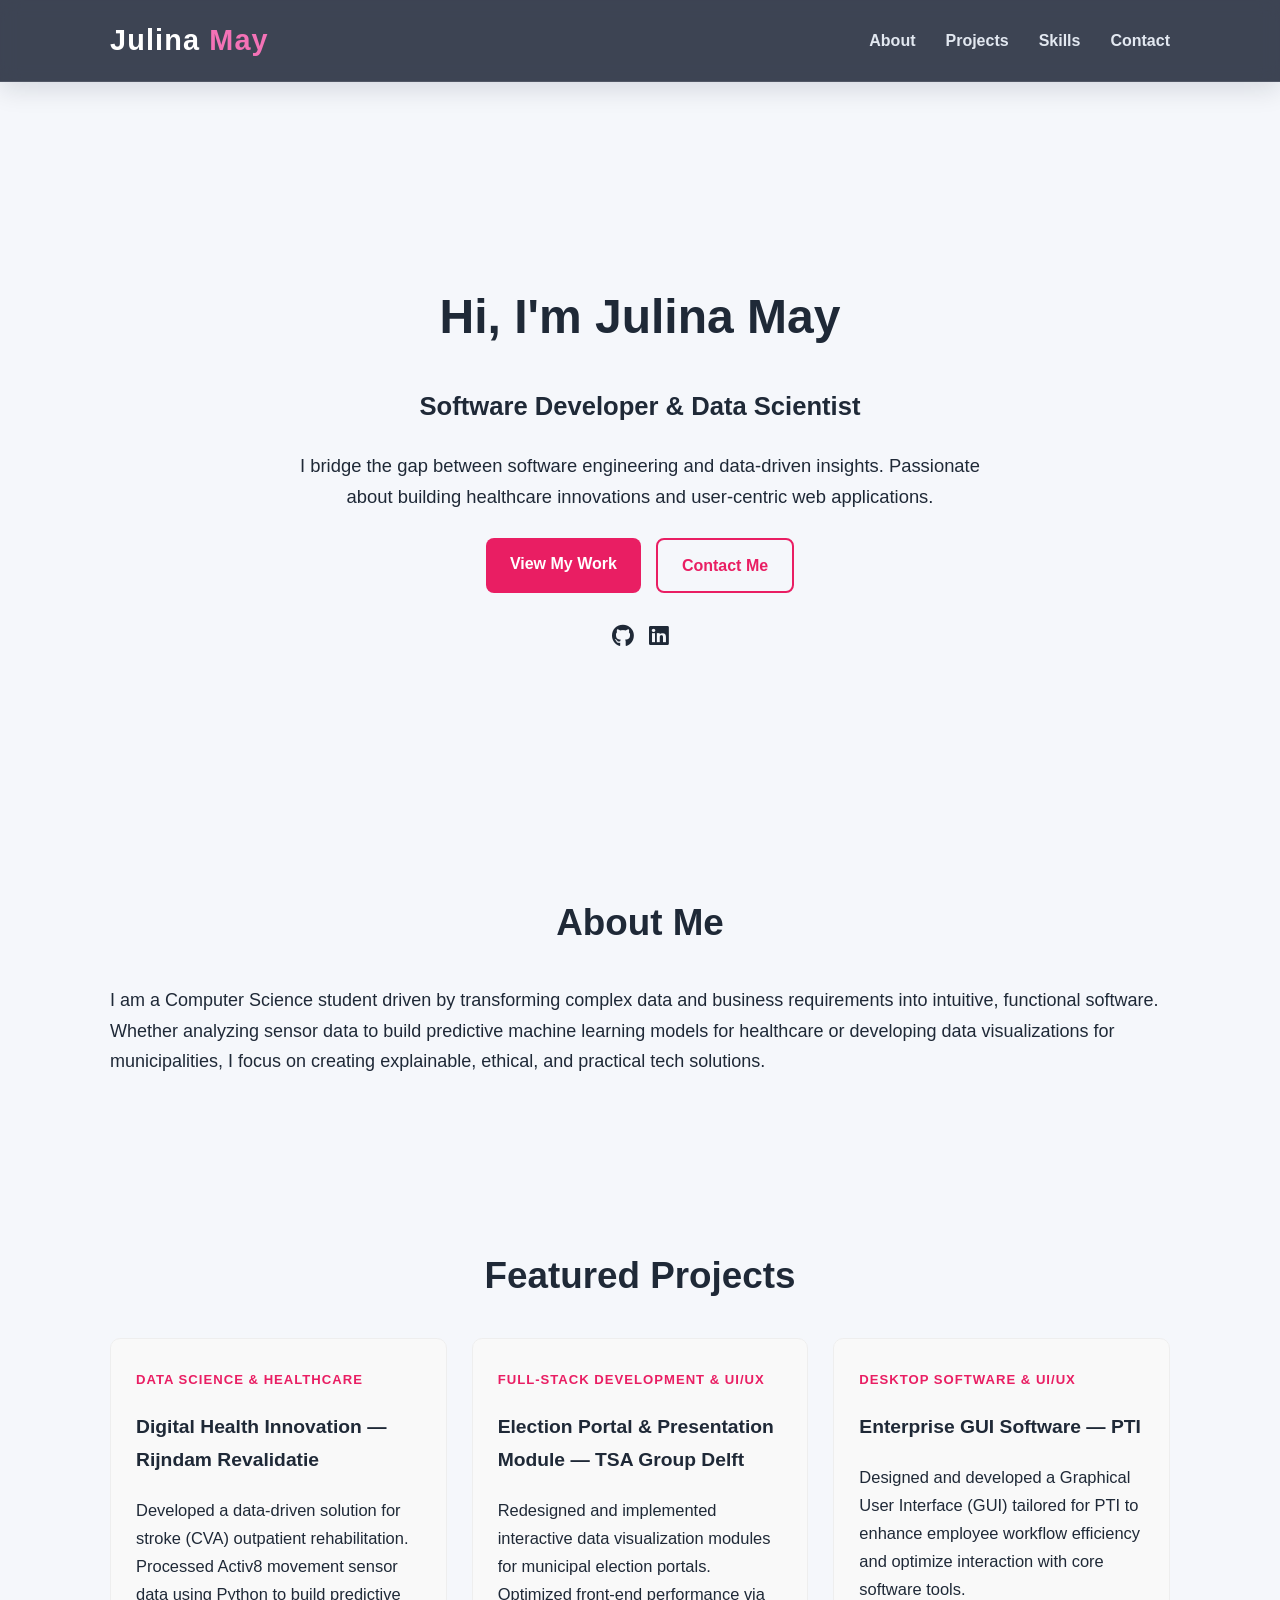
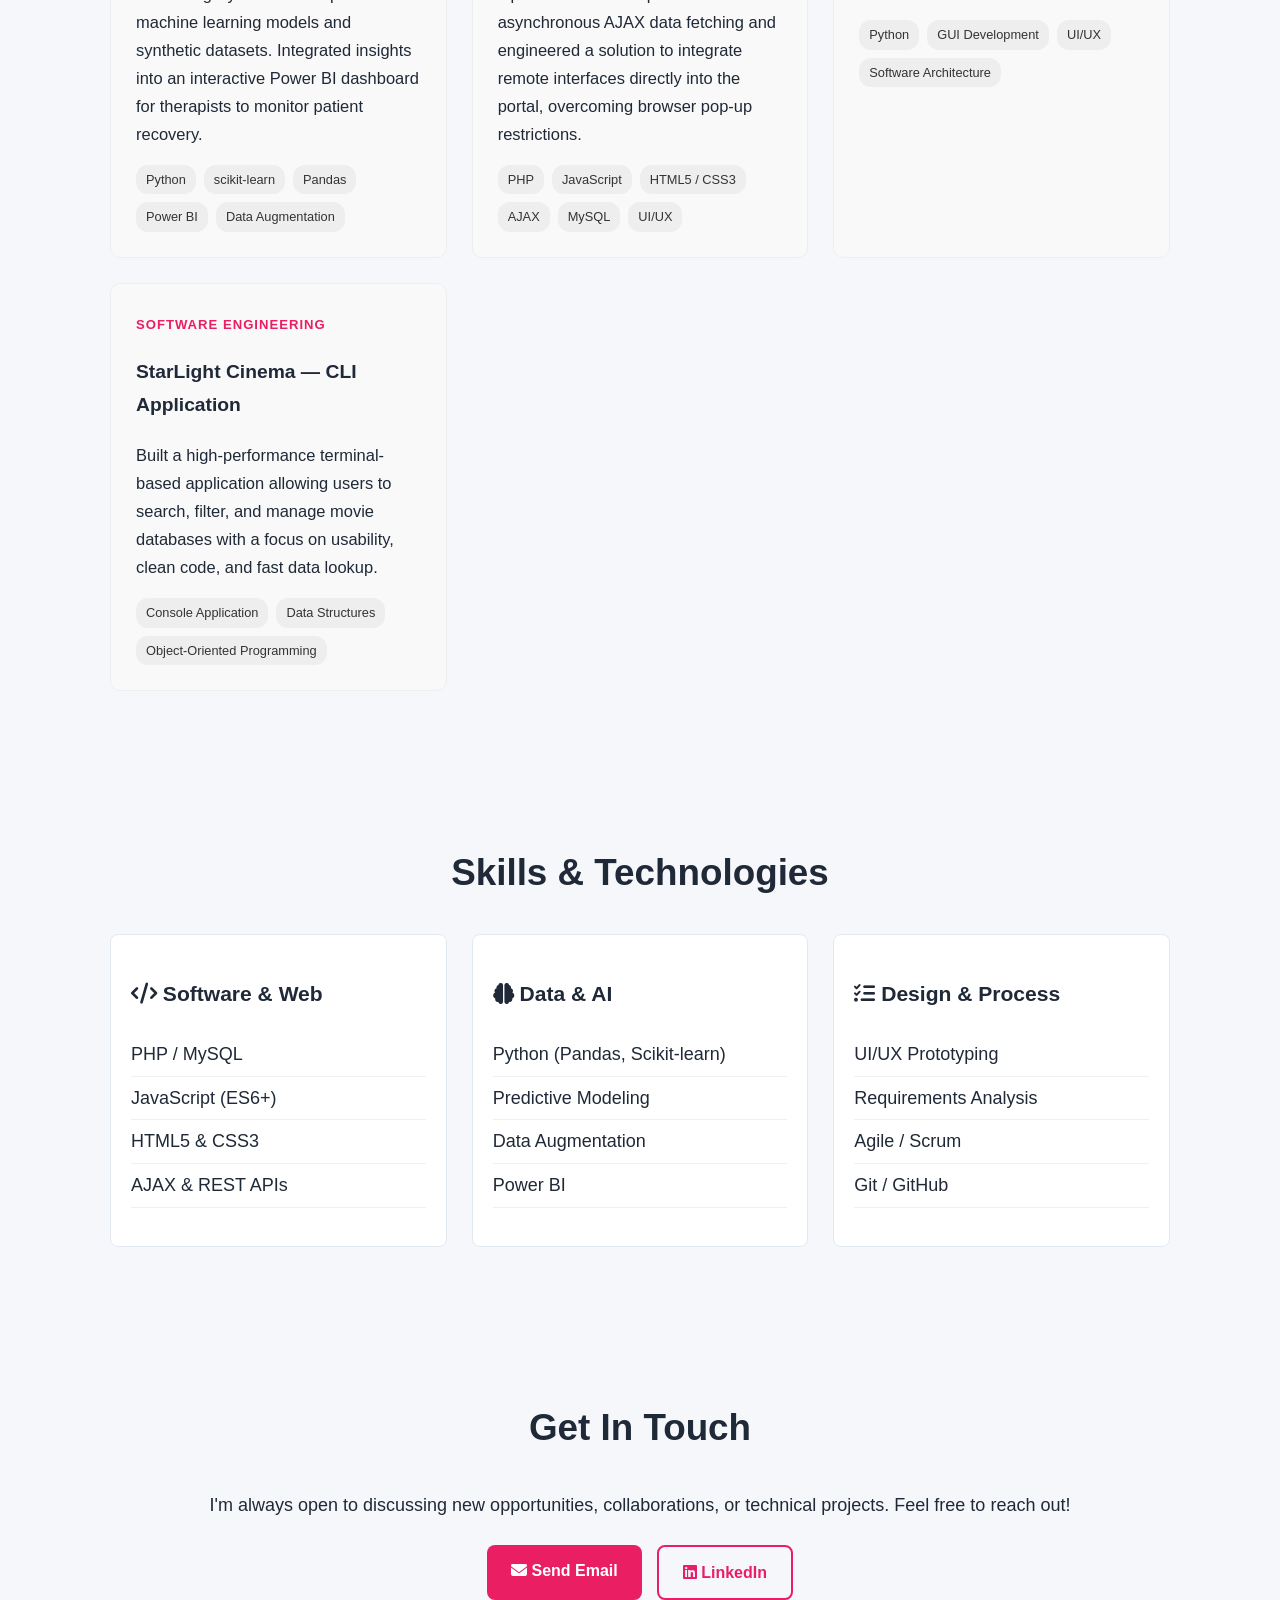
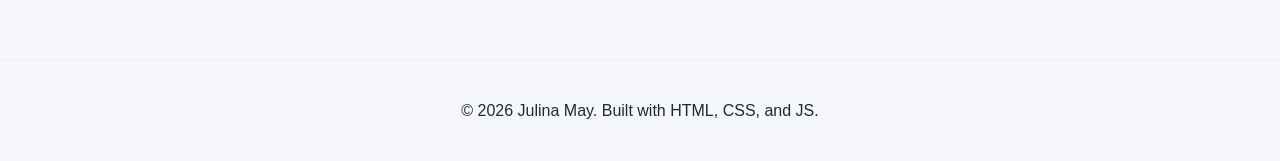
==== index.html @ 7950504d "New improved - one pager" ====
<!DOCTYPE html>
<html lang="en">
<head>
    <meta charset="UTF-8">
    <meta name="viewport" content="width=device-width, initial-scale=1.0">
    <title>Julina May | Software Developer & Data Scientist</title>
    <meta name="description" content="Portfolio of Julina May - Computer Science Student, Software Developer, and Data Scientist specializing in healthcare innovation and web applications.">
    
    <!-- CSS / Fonts / Icons -->
    <link rel="stylesheet" href="css/style.css">
    <link rel="stylesheet" href="https://cdnjs.cloudflare.com/ajax/libs/font-awesome/6.4.0/css/all.min.css">
    <link rel="stylesheet" href="https://unpkg.com/aos@next/dist/aos.css" />
</head>
<body>

    <!-- Navigation Bar -->
    <header>
        <nav class="navbar">
            <a href="#hero" class="logo">Julina<span> May</span></a>
            <ul class="nav-links">
                <li><a href="#about">About</a></li>
                <li><a href="#projects">Projects</a></li>
                <li><a href="#skills">Skills</a></li>
                <li><a href="#contact">Contact</a></li>
            </ul>
        </nav>
    </header>

    <!-- Hero Section -->
    <section id="hero" class="hero">
        <div class="hero-content" data-aos="fade-up">
            <h1>Hi, I'm <span class="highlight">Julina May</span></h1>
            <h2>Software Developer & Data Scientist</h2>
            <p>I bridge the gap between software engineering and data-driven insights. Passionate about building healthcare innovations and user-centric web applications.</p>
            <div class="hero-buttons">
                <a href="#projects" class="btn primary-btn">View My Work</a>
                <a href="#contact" class="btn secondary-btn">Contact Me</a>
            </div>
            <div class="social-links">
                <a href="https://github.com/JulinaMay" target="_blank" aria-label="GitHub"><i class="fab fa-github"></i></a>
                <a href="https://www.linkedin.com/in/julinamercera/" target="_blank" aria-label="LinkedIn"><i class="fab fa-linkedin"></i></a>
            </div>
        </div>
    </section>

    <!-- About Section -->
    <section id="about" class="about">
        <div class="container" data-aos="fade-up">
            <h2 class="section-title">About Me</h2>
            <p class="about-text">
                I am a Computer Science student driven by transforming complex data and business requirements into intuitive, functional software. Whether analyzing sensor data to build predictive machine learning models for healthcare or developing data visualizations for municipalities, I focus on creating explainable, ethical, and practical tech solutions.
            </p>
        </div>
    </section>

    <!-- Projects Section -->
    <section id="projects" class="projects">
        <div class="container">
            <h2 class="section-title" data-aos="fade-up">Featured Projects</h2>
            <div class="projects-grid">

                <!-- Project 1: Rijndam Revalidatie -->
                <div class="project-card" data-aos="fade-up">
                    <div class="project-info">
                        <span class="project-tag">Data Science & Healthcare</span>
                        <h3>Digital Health Innovation — Rijndam Revalidatie</h3>
                        <p>Developed a data-driven solution for stroke (CVA) outpatient rehabilitation. Processed Activ8 movement sensor data using Python to build predictive machine learning models and synthetic datasets. Integrated insights into an interactive Power BI dashboard for therapists to monitor patient recovery.</p>
                        <div class="tech-tags">
                            <span>Python</span>
                            <span>scikit-learn</span>
                            <span>Pandas</span>
                            <span>Power BI</span>
                            <span>Data Augmentation</span>
                        </div>
                    </div>
                </div>

                <!-- Project 2: TSA Group Delft -->
                <div class="project-card" data-aos="fade-up" data-aos-delay="100">
                    <div class="project-info">
                        <span class="project-tag">Full-Stack Development & UI/UX</span>
                        <h3>Election Portal & Presentation Module — TSA Group Delft</h3>
                        <p>Redesigned and implemented interactive data visualization modules for municipal election portals. Optimized front-end performance via asynchronous AJAX data fetching and engineered a solution to integrate remote interfaces directly into the portal, overcoming browser pop-up restrictions.</p>
                        <div class="tech-tags">
                            <span>PHP</span>
                            <span>JavaScript</span>
                            <span>HTML5 / CSS3</span>
                            <span>AJAX</span>
                            <span>MySQL</span>
                            <span>UI/UX</span>
                        </div>
                    </div>
                </div>

                <div class="project-card" data-aos="fade-up" data-aos-delay="200">
                    <div class="project-info">
                        <span class="project-tag">Desktop Software & UI/UX</span>
                        <h3>Enterprise GUI Software — PTI</h3>
                        <p>Designed and developed a Graphical User Interface (GUI) tailored for PTI to enhance employee workflow efficiency and optimize interaction with core software tools.</p>
                        <div class="tech-tags">
                            <span>Python</span>
                            <span>GUI Development</span>
                            <span>UI/UX</span>
                            <span>Software Architecture</span>
                        </div>
                    </div>
                </div>


                <div class="project-card" data-aos="fade-up" data-aos-delay="300">
                    <div class="project-info">
                        <span class="project-tag">Software Engineering</span>
                        <h3>StarLight Cinema — CLI Application</h3>
                        <p>Built a high-performance terminal-based application allowing users to search, filter, and manage movie databases with a focus on usability, clean code, and fast data lookup.</p>
                        <div class="tech-tags">
                            <span>Console Application</span>
                            <span>Data Structures</span>
                            <span>Object-Oriented Programming</span>
                        </div>
                    </div>
                </div>
            </div>
        </div>
    </section>

    <!-- Skills Section -->
    <section id="skills" class="skills">
        <div class="container" data-aos="fade-up">
            <h2 class="section-title">Skills & Technologies</h2>
            <div class="skills-grid">
                <div class="skill-category">
                    <h3><i class="fas fa-code"></i> Software & Web</h3>
                    <ul>
                        <li>PHP / MySQL</li>
                        <li>JavaScript (ES6+)</li>
                        <li>HTML5 & CSS3</li>
                        <li>AJAX & REST APIs</li>
                    </ul>
                </div>
                <div class="skill-category">
                    <h3><i class="fas fa-brain"></i> Data & AI</h3>
                    <ul>
                        <li>Python (Pandas, Scikit-learn)</li>
                        <li>Predictive Modeling</li>
                        <li>Data Augmentation</li>
                        <li>Power BI</li>
                    </ul>
                </div>
                <div class="skill-category">
                    <h3><i class="fas fa-tasks"></i> Design & Process</h3>
                    <ul>
                        <li>UI/UX Prototyping</li>
                        <li>Requirements Analysis</li>
                        <li>Agile / Scrum</li>
                        <li>Git / GitHub</li>
                    </ul>
                </div>
            </div>
        </div>
    </section>

    <!-- Contact Section -->
    <section id="contact" class="contact">
        <div class="container" data-aos="fade-up">
            <h2 class="section-title">Get In Touch</h2>
            <p>I'm always open to discussing new opportunities, collaborations, or technical projects. Feel free to reach out!</p>
            <div class="contact-links">
                <a href="mailto:julinamay_@hotmail.com" class="btn primary-btn"><i class="fas fa-envelope"></i> Send Email</a>
                <a href="https://www.linkedin.com/in/julinamercera" target="_blank" class="btn secondary-btn"><i class="fab fa-linkedin"></i> LinkedIn</a>
            </div>
        </div>
    </section>

    <!-- Footer -->
    <footer>
        <p>&copy; 2026 Julina May. Built with HTML, CSS, and JS.</p>
    </footer>

    <!-- AOS Script -->
    <script src="https://unpkg.com/aos@next/dist/aos.js"></script>
    <script>
        AOS.init({
            duration: 800,
            once: true
        });
    </script>
    <script src="script.js"></script>
</body>
</html>
---- css/style.css ----
* {
    box-sizing: border-box;
}

html {
    scroll-behavior: smooth;
}

body {
    margin: 0;
    font-family: "Segoe UI", Tahoma, Geneva, Verdana, sans-serif;
    line-height: 1.7;
    font-size: 18px;
    color: #1f2937;
    background: #f5f7fb;
}

img {
    max-width: 100%;
    display: block;
}

a {
    text-decoration: none;
    color: inherit;
}

header {
    position: sticky;
    top: 0;
    z-index: 1000;
    background: rgba(15, 23, 42, 0.8);
    backdrop-filter: blur(10px);
    -webkit-backdrop-filter: blur(10px);
    border-bottom: 1px solid rgba(255, 255, 255, 0.1);
    box-shadow: 0 8px 24px rgba(15, 23, 42, 0.12);
}

.navbar {
    max-width: 1100px;
    margin: 0 auto;
    padding: 16px 20px;
    display: flex;
    align-items: center;
    justify-content: space-between;
}

.logo {
    font-size: 1.8rem;
    font-weight: 800;
    letter-spacing: 0.04em;
    color: #ffffff;
}

.logo span {
    color: #f472b6;
}

.nav-links {
    list-style: none;
    display: flex;
    align-items: center;
    gap: 30px;
    margin: 0;
    padding: 0;
}

.nav-links a {
    color: #e2e8f0;
    font-weight: 600;
    font-size: 1rem;
    transition: color 0.25s ease, transform 0.25s ease;
}

.nav-links a:hover,
.nav-links a:focus {
    color: #f9a8d4;
    transform: translateY(-1px);
}

/* Layout & Container */
.container {
    max-width: 1100px;
    margin: 0 auto;
    padding: 60px 20px;
}

.section-title {
    font-size: 2.3rem;
    margin-bottom: 30px;
    text-align: center;
}

/* Hero Section */
.hero {
    min-height: 80vh;
    display: flex;
    align-items: center;
    justify-content: center;
    text-align: center;
    padding: 60px 20px 40px;
}

.hero-content h1 {
    font-size: 3rem;
    line-height: 1.2;
}

.hero-content h2 {
    font-size: 1.6rem;
}

.hero-content p {
    font-size: 1.15rem;
    max-width: 700px;
    margin: 0 auto;
}

.hero-buttons {
    display: flex;
    gap: 15px;
    justify-content: center;
    margin: 25px 0;
}

.btn {
    padding: 12px 24px;
    border-radius: 8px;
    text-decoration: none;
    font-weight: 600;
    transition: all 0.3s ease;
    font-size: 1rem;
}

.primary-btn {
    background-color: #e91e63;
    color: #fff;
}

.secondary-btn {
    border: 2px solid #e91e63;
    color: #e91e63;
}

.social-links {
    display: flex;
    gap: 15px;
    justify-content: center;
    font-size: 1.4rem;
}

/* Projects Section */
.projects-grid {
    display: grid;
    grid-template-columns: repeat(auto-fit, minmax(300px, 1fr));
    gap: 25px;
    margin-top: 30px;
}

.project-card {
    background: #f9f9f9;
    border: 1px solid #eee;
    padding: 25px;
    border-radius: 10px;
    display: flex;
    flex-direction: column;
    justify-content: space-between;
    font-size: 1.03rem;
}

.project-tag {
    font-size: 0.82rem;
    text-transform: uppercase;
    color: #e91e63;
    font-weight: bold;
    letter-spacing: 1px;
}

.tech-tags {
    display: flex;
    flex-wrap: wrap;
    gap: 8px;
    margin-top: 15px;
}

.tech-tags span {
    background-color: #eee;
    color: #333;
    padding: 4px 10px;
    border-radius: 12px;
    font-size: 0.8rem;
}

/* Skills Section */
.skills-grid {
    display: grid;
    grid-template-columns: repeat(auto-fit, minmax(250px, 1fr));
    gap: 25px;
}

.skill-category {
    background: #fff;
    border: 1px solid #e2e8f0;
    padding: 20px;
    border-radius: 8px;
}

.skill-category ul {
    list-style: none;
    padding: 0;
    margin-top: 10px;
}

.skill-category li {
    padding: 6px 0;
    border-bottom: 1px solid #f0f0f0;
}

/* Contact & Footer */
.contact {
    text-align: center;
}

.contact-links {
    display: flex;
    gap: 15px;
    justify-content: center;
    margin-top: 25px;
}

footer {
    text-align: center;
    padding: 20px;
    border-top: 1px solid #eee;
    font-size: 1rem;
}

@media (max-width: 700px) {
    .navbar {
        flex-direction: column;
        gap: 12px;
        padding: 14px 16px;
    }

    .nav-links {
        flex-wrap: wrap;
        justify-content: center;
        gap: 14px 20px;
    }
}
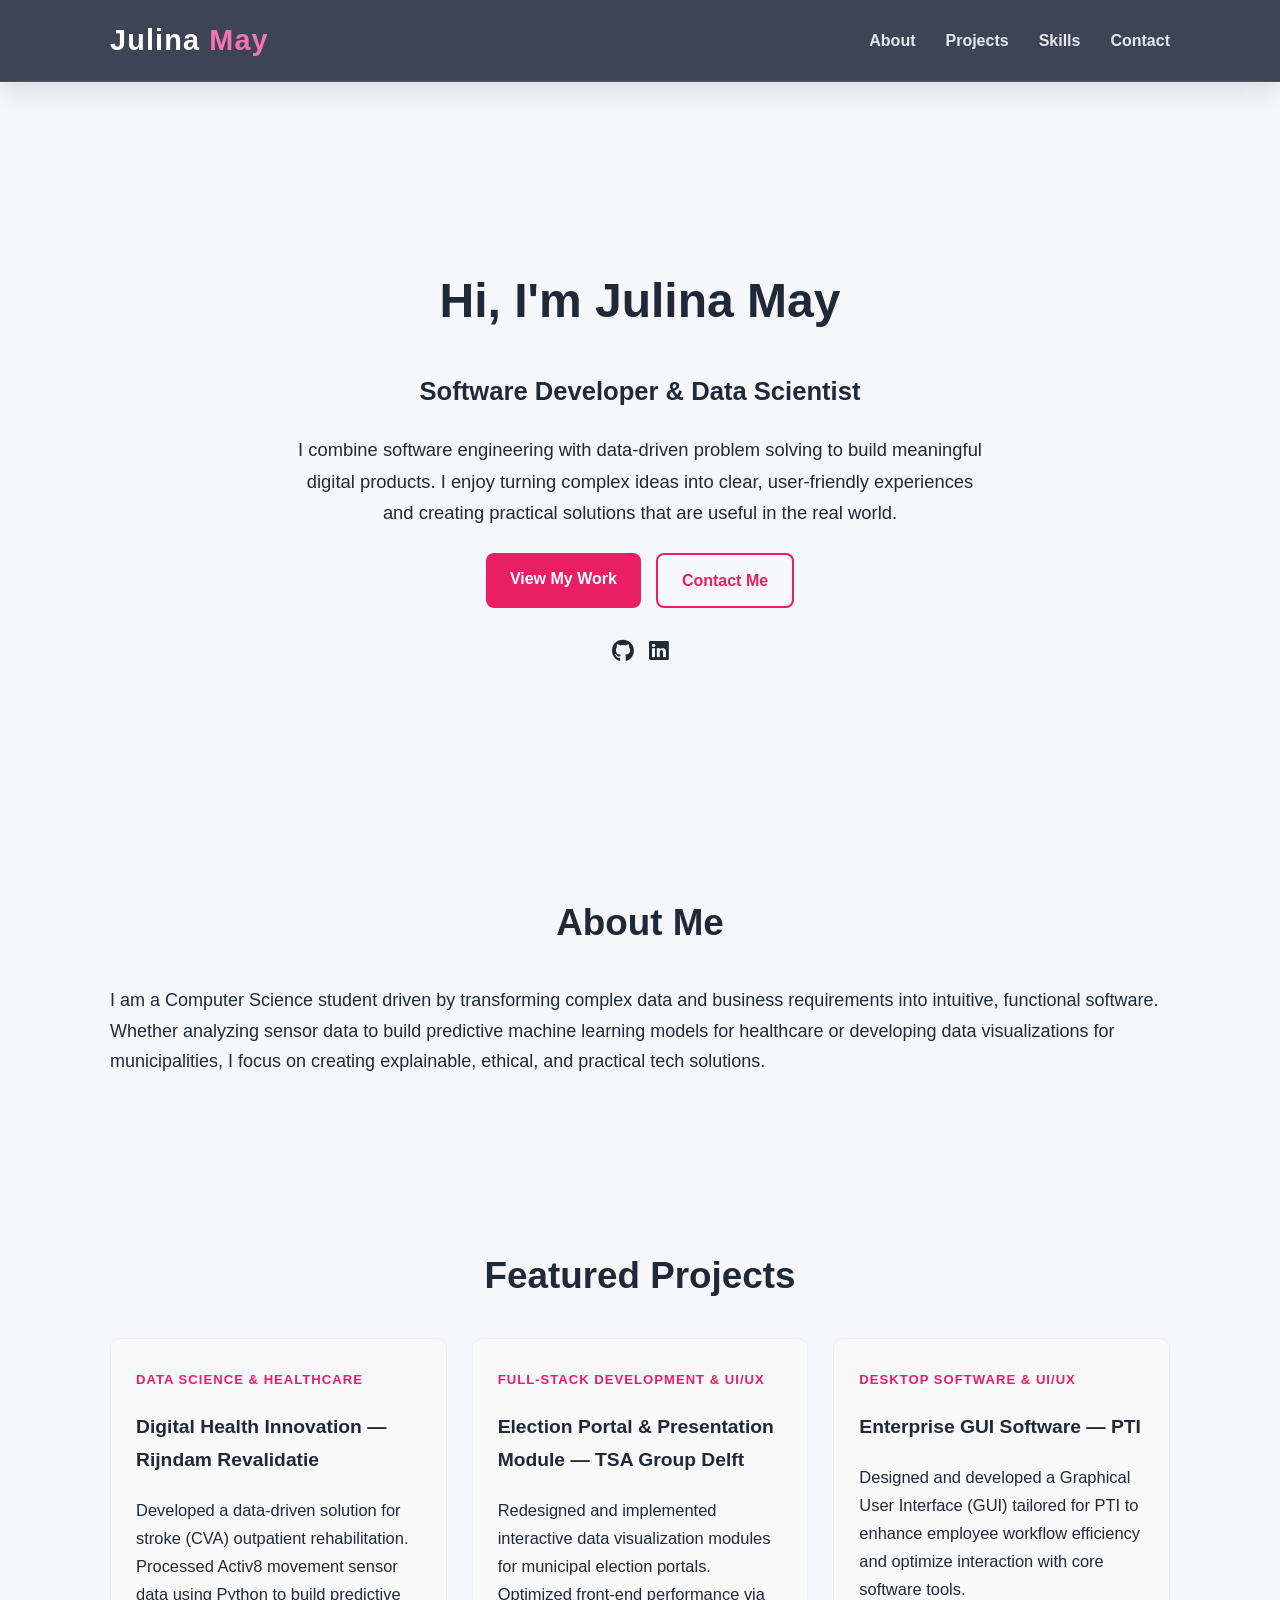
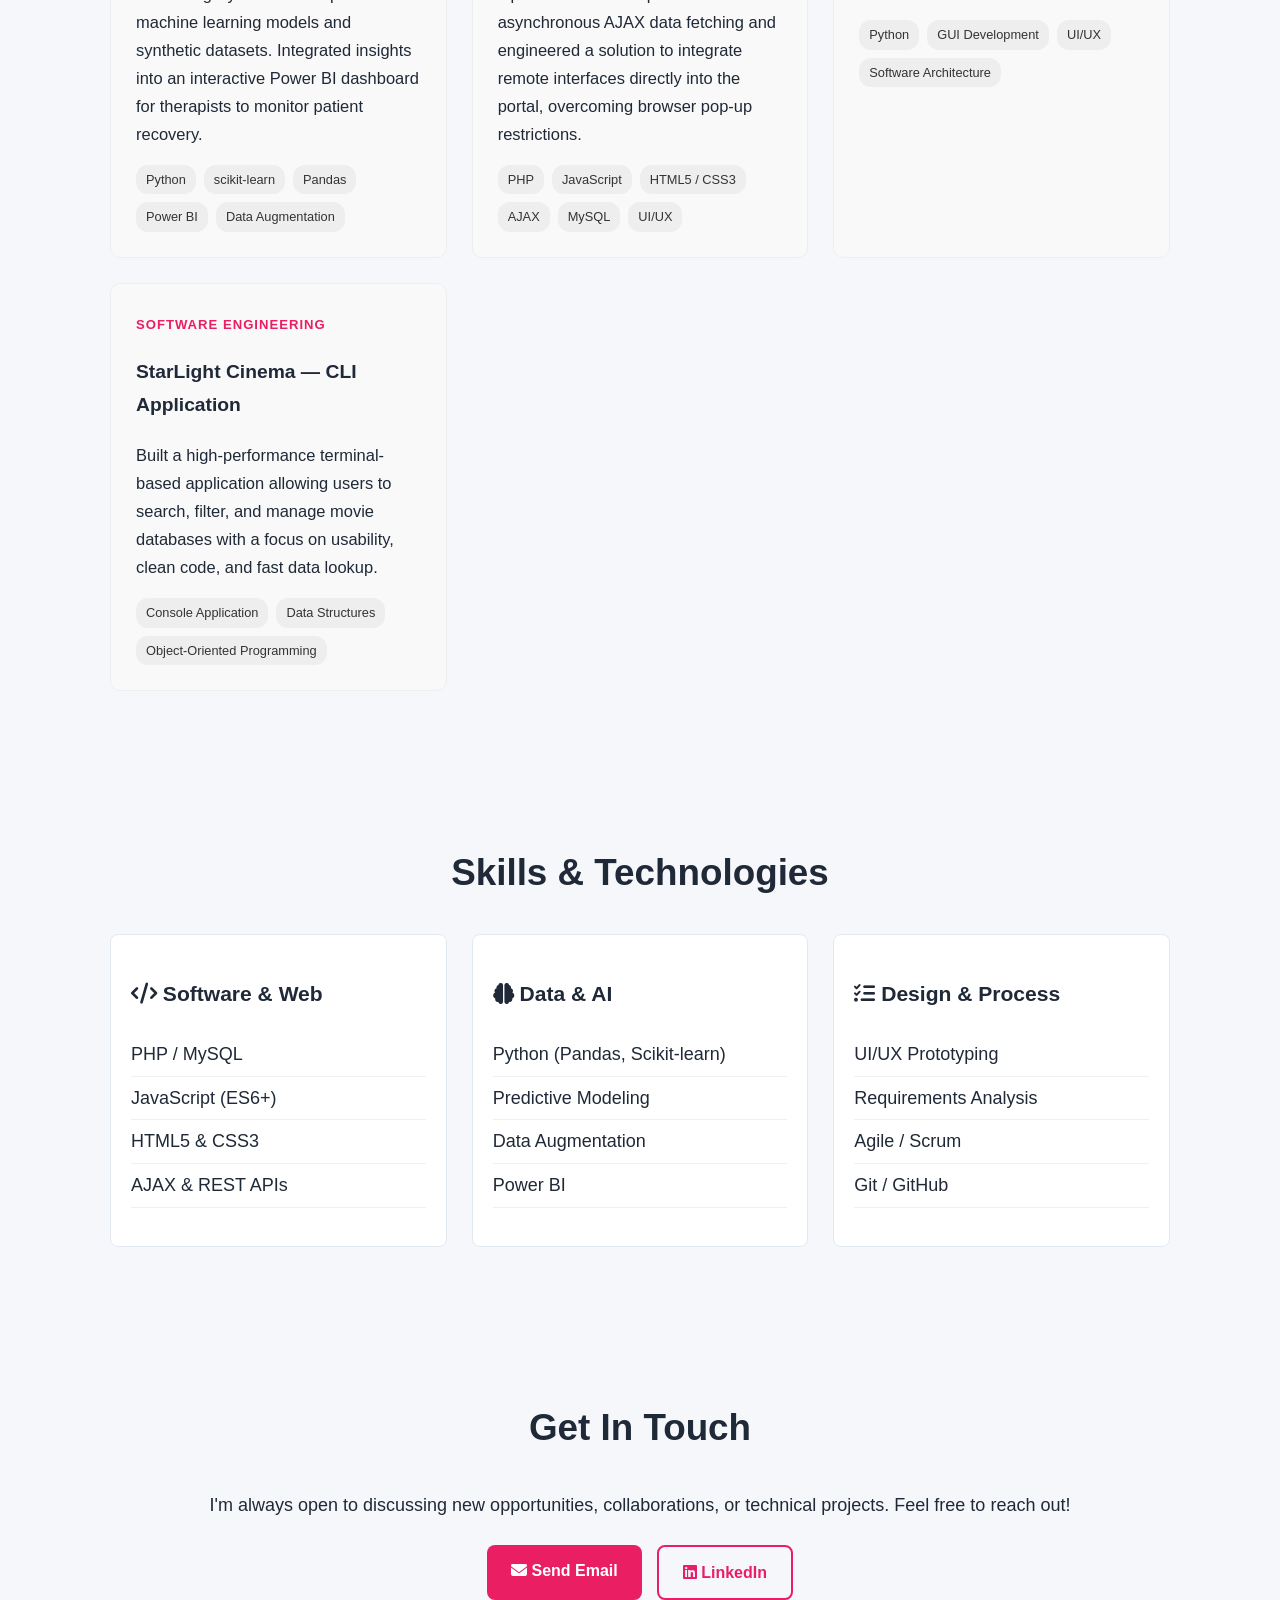
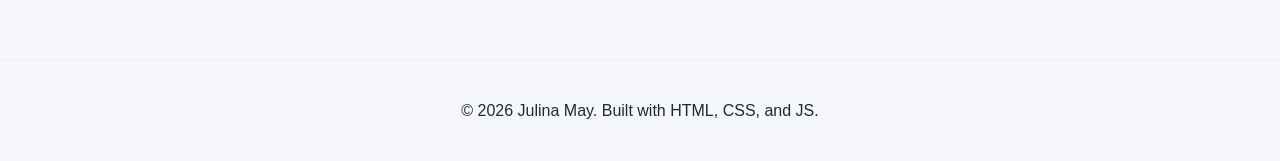
==== commit 3e50d3a6: "About kopje aangepast." ====
--- a/index.html
+++ b/index.html
@@ -31,7 +31,7 @@
         <div class="hero-content" data-aos="fade-up">
             <h1>Hi, I'm <span class="highlight">Julina May</span></h1>
             <h2>Software Developer & Data Scientist</h2>
-            <p>I bridge the gap between software engineering and data-driven insights. Passionate about building healthcare innovations and user-centric web applications.</p>
+            <p>I combine software engineering with data-driven problem solving to build meaningful digital products. I enjoy turning complex ideas into clear, user-friendly experiences and creating practical solutions that are useful in the real world.</p>
             <div class="hero-buttons">
                 <a href="#projects" class="btn primary-btn">View My Work</a>
                 <a href="#contact" class="btn secondary-btn">Contact Me</a>
